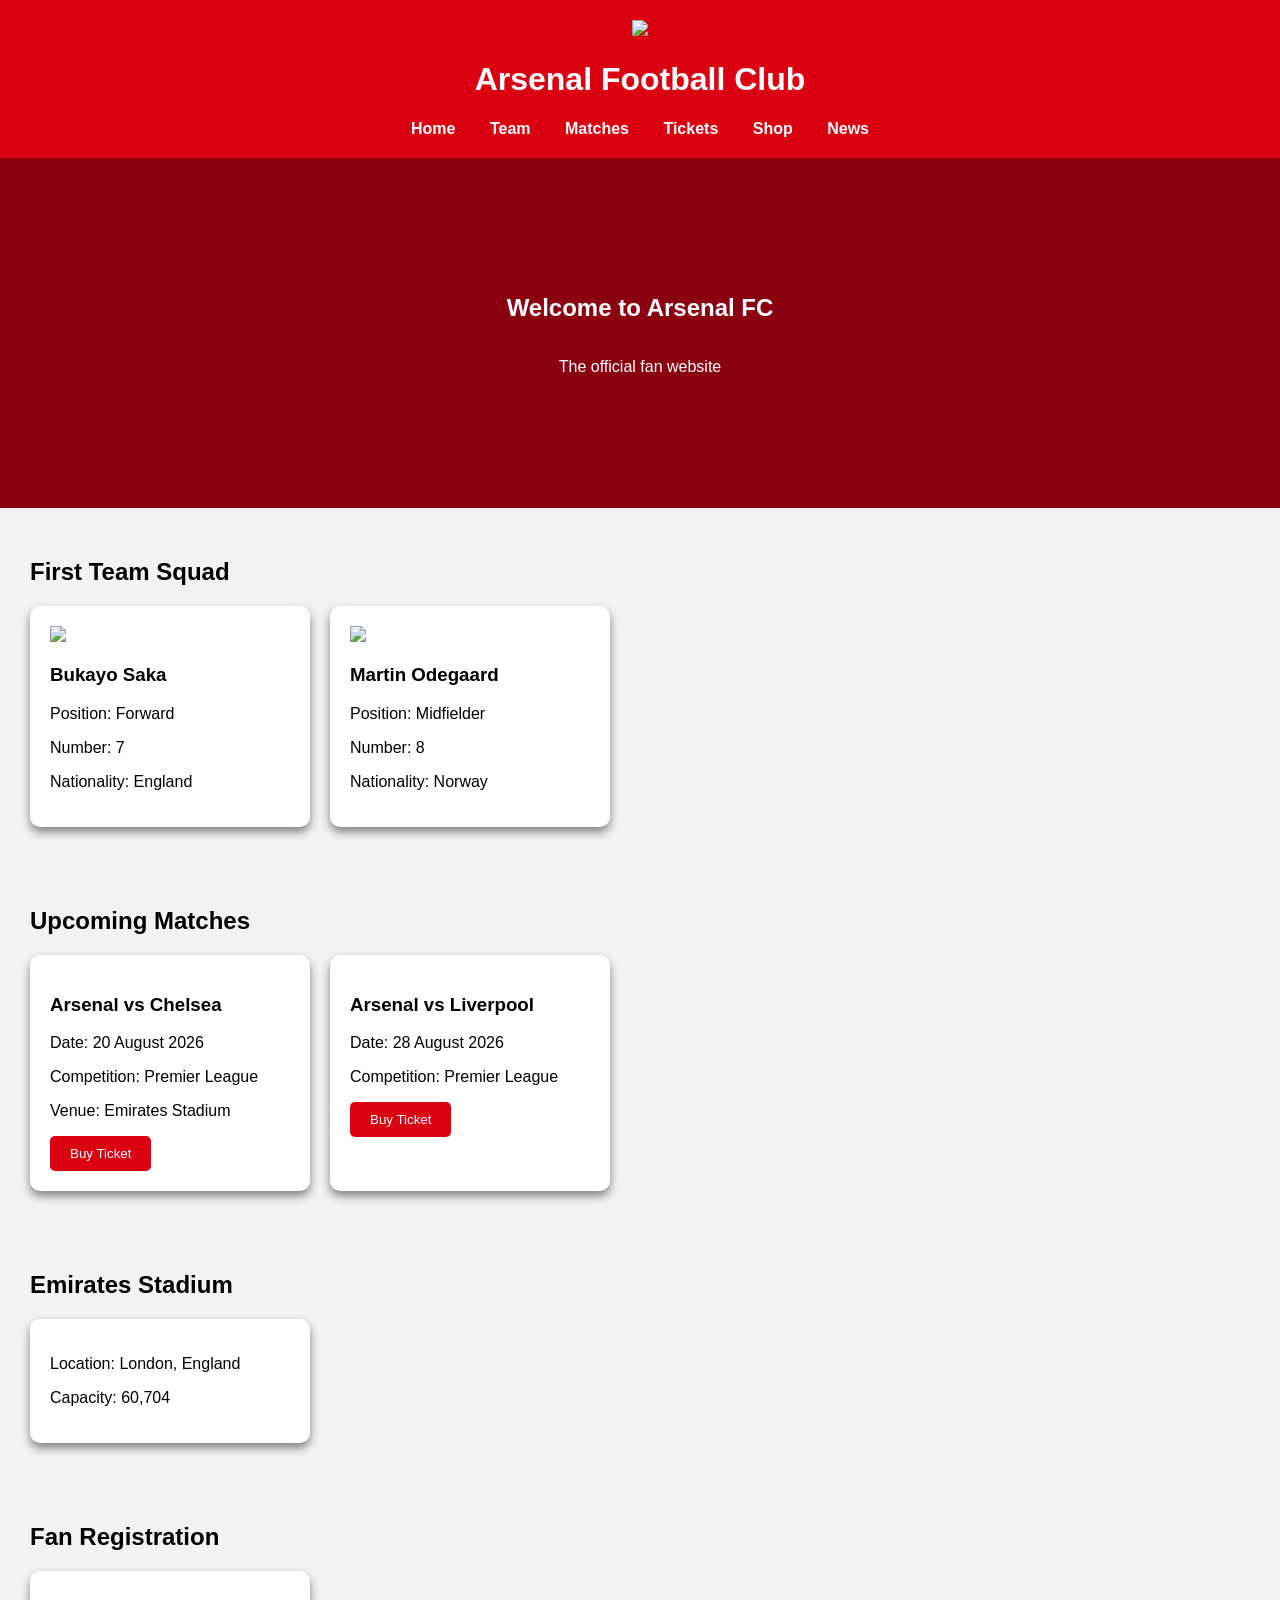
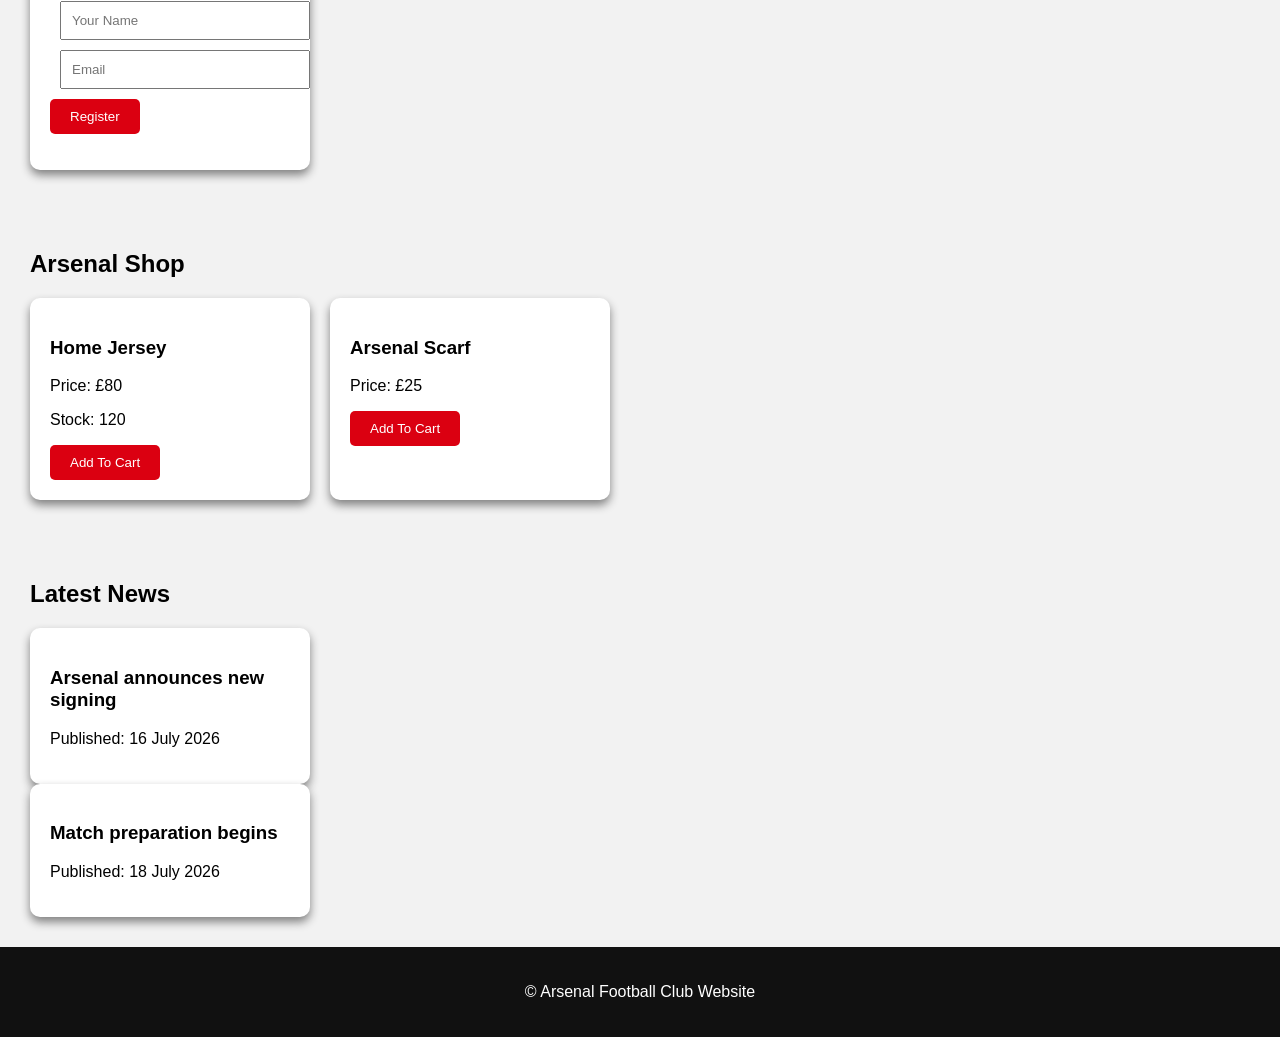
==== index.html @ 418a656e "Create index.html" ====
<!DOCTYPE html>
<html>
<head>

<title>Arsenal FC Website</title>

<link rel="stylesheet" href="style.css">

</head>


<body>


<header>

<img src="images/arsenal-logo.png">

<h1>Arsenal Football Club</h1>


<nav>

<a href="#home">Home</a>
<a href="#team">Team</a>
<a href="#matches">Matches</a>
<a href="#tickets">Tickets</a>
<a href="#shop">Shop</a>
<a href="#news">News</a>

</nav>


</header>



<section id="home" class="hero">

<h2>Welcome to Arsenal FC</h2>

<p>
The official fan website
</p>

</section>





<!-- TEAM / PLAYER ENTITY -->

<section id="team">

<h2>First Team Squad</h2>


<div class="cards">


<div class="card">

<img src="images/saka.jpg">

<h3>Bukayo Saka</h3>

<p>
Position: Forward
</p>

<p>
Number: 7
</p>

<p>
Nationality: England
</p>

</div>



<div class="card">


<img src="images/odegaard.jpg">


<h3>Martin Odegaard</h3>

<p>
Position: Midfielder
</p>

<p>
Number: 8
</p>

<p>
Nationality: Norway
</p>


</div>


</div>

</section>






<!-- MATCH ENTITY -->


<section id="matches">


<h2>Upcoming Matches</h2>


<div class="cards">


<div class="card">


<h3>
Arsenal vs Chelsea
</h3>


<p>
Date: 20 August 2026
</p>


<p>
Competition:
Premier League
</p>


<p>
Venue:
Emirates Stadium
</p>


<button onclick="buyTicket()">
Buy Ticket
</button>


</div>



<div class="card">

<h3>
Arsenal vs Liverpool
</h3>

<p>
Date: 28 August 2026
</p>


<p>
Competition:
Premier League
</p>


<button onclick="buyTicket()">
Buy Ticket
</button>


</div>


</div>


</section>







<!-- STADIUM ENTITY -->


<section>

<h2>
Emirates Stadium
</h2>


<div class="card">


<p>
Location:
London, England
</p>


<p>
Capacity:
60,704
</p>


</div>


</section>







<!-- FAN + TICKET ENTITY -->


<section id="tickets">


<h2>
Fan Registration
</h2>


<div class="card">


<input id="fanName"
placeholder="Your Name">


<input id="fanEmail"
placeholder="Email">


<button onclick="registerFan()">

Register

</button>


<p id="message"></p>


</div>


</section>









<!-- MERCHANDISE ENTITY -->


<section id="shop">


<h2>
Arsenal Shop
</h2>


<div class="cards">


<div class="card">


<h3>
Home Jersey
</h3>


<p>
Price: £80
</p>


<p>
Stock: 120
</p>


<button onclick="addCart()">

Add To Cart

</button>


</div>



<div class="card">

<h3>
Arsenal Scarf
</h3>

<p>
Price: £25
</p>


<button onclick="addCart()">

Add To Cart

</button>


</div>


</div>


</section>








<!-- NEWS ENTITY -->


<section id="news">


<h2>
Latest News
</h2>


<div class="card">


<h3>
Arsenal announces new signing
</h3>


<p>
Published:
16 July 2026
</p>


</div>



<div class="card">

<h3>
Match preparation begins
</h3>


<p>
Published:
18 July 2026
</p>


</div>



</section>




<footer>

<p>
© Arsenal Football Club Website
</p>

</footer>



<script src="script.js"></script>


</body>

</html>
---- style.css ----
*{

box-sizing:border-box;

}


body{

font-family:Arial;

margin:0;

background:#f2f2f2;

}



header{

background:#db0011;

color:white;

padding:20px;

text-align:center;

}



header img{

width:80px;

}



nav a{

color:white;

margin:15px;

text-decoration:none;

font-weight:bold;

}



.hero{

height:350px;

background:#8b0010;

color:white;

display:flex;

align-items:center;

justify-content:center;

flex-direction:column;

}



section{

padding:30px;

}



.cards{

display:flex;

gap:20px;

flex-wrap:wrap;

}



.card{

background:white;

padding:20px;

width:280px;

border-radius:10px;

box-shadow:0px 5px 10px gray;

}



.card img{

width:100%;

}



button{

background:#db0011;

color:white;

padding:10px 20px;

border:none;

cursor:pointer;

border-radius:5px;

}



input{

display:block;

padding:10px;

margin:10px;

width:250px;

}



footer{

background:#111;

color:white;

padding:20px;

text-align:center;

}
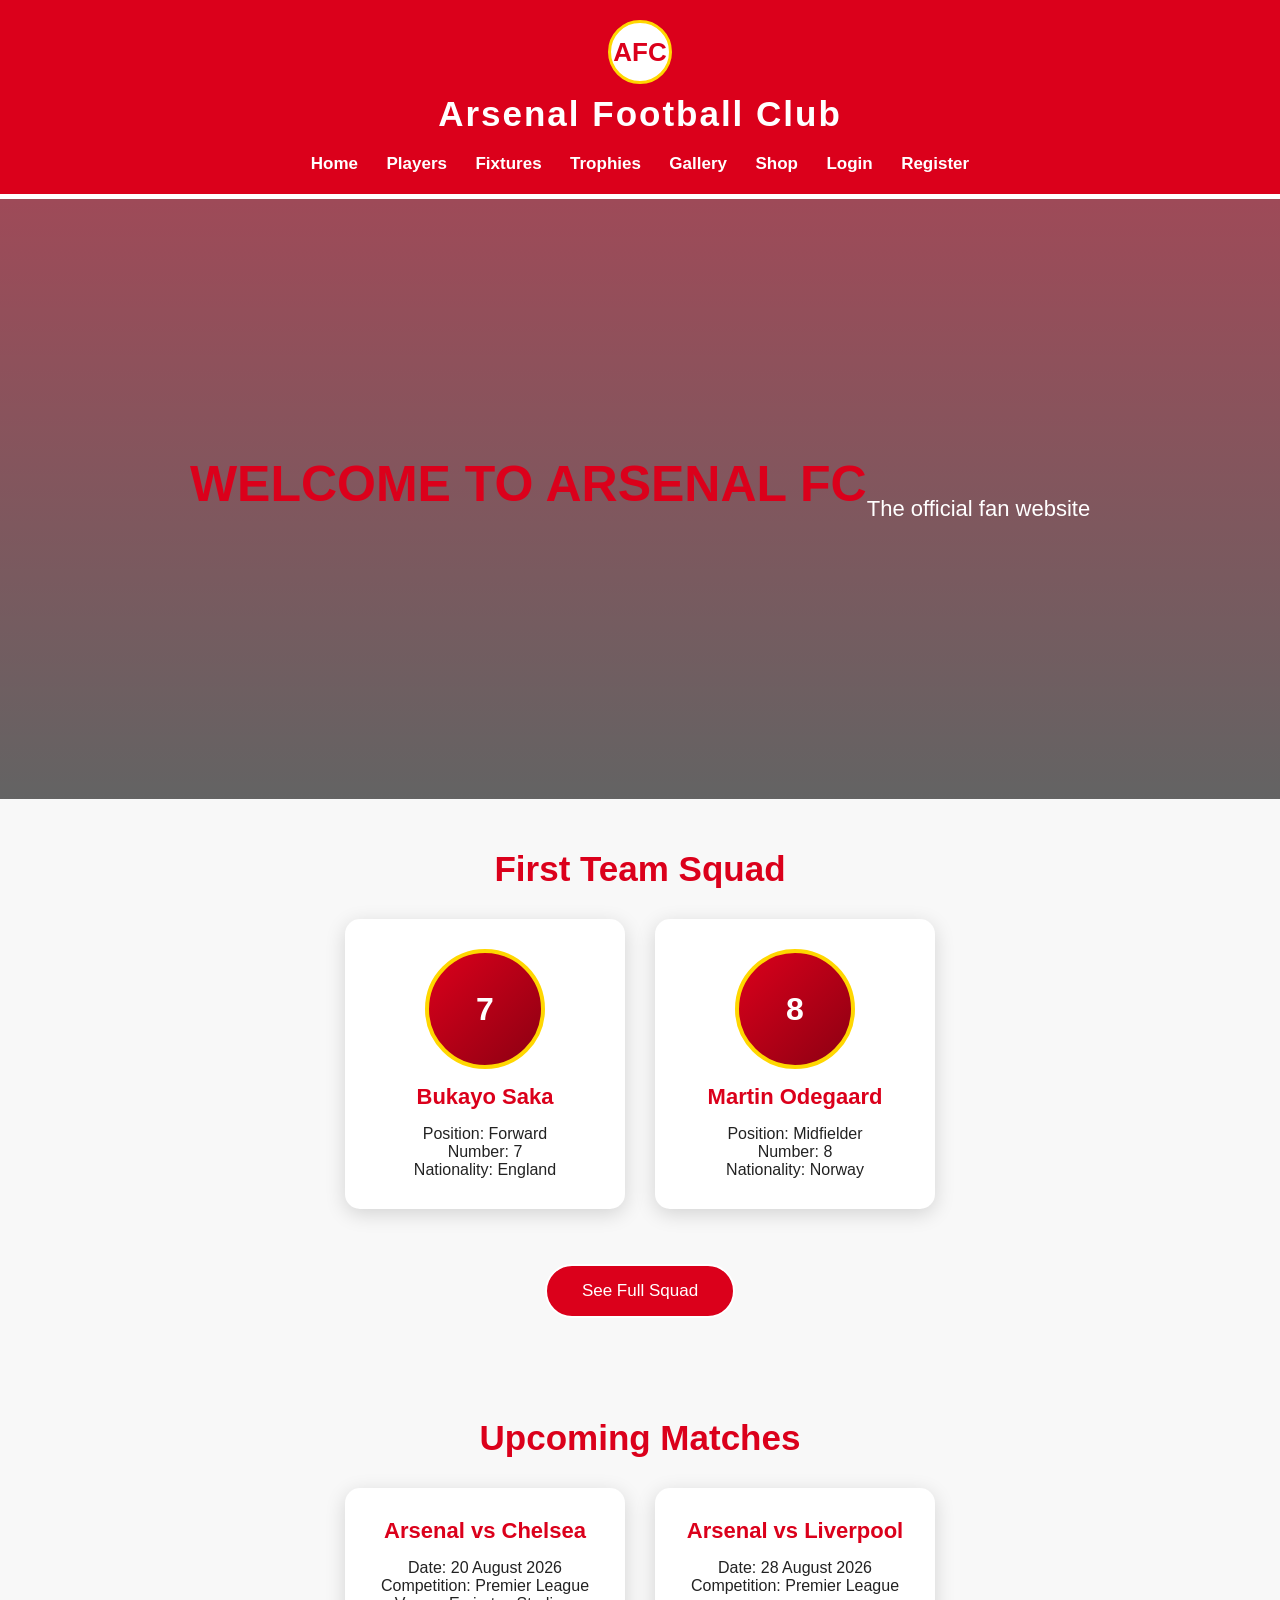
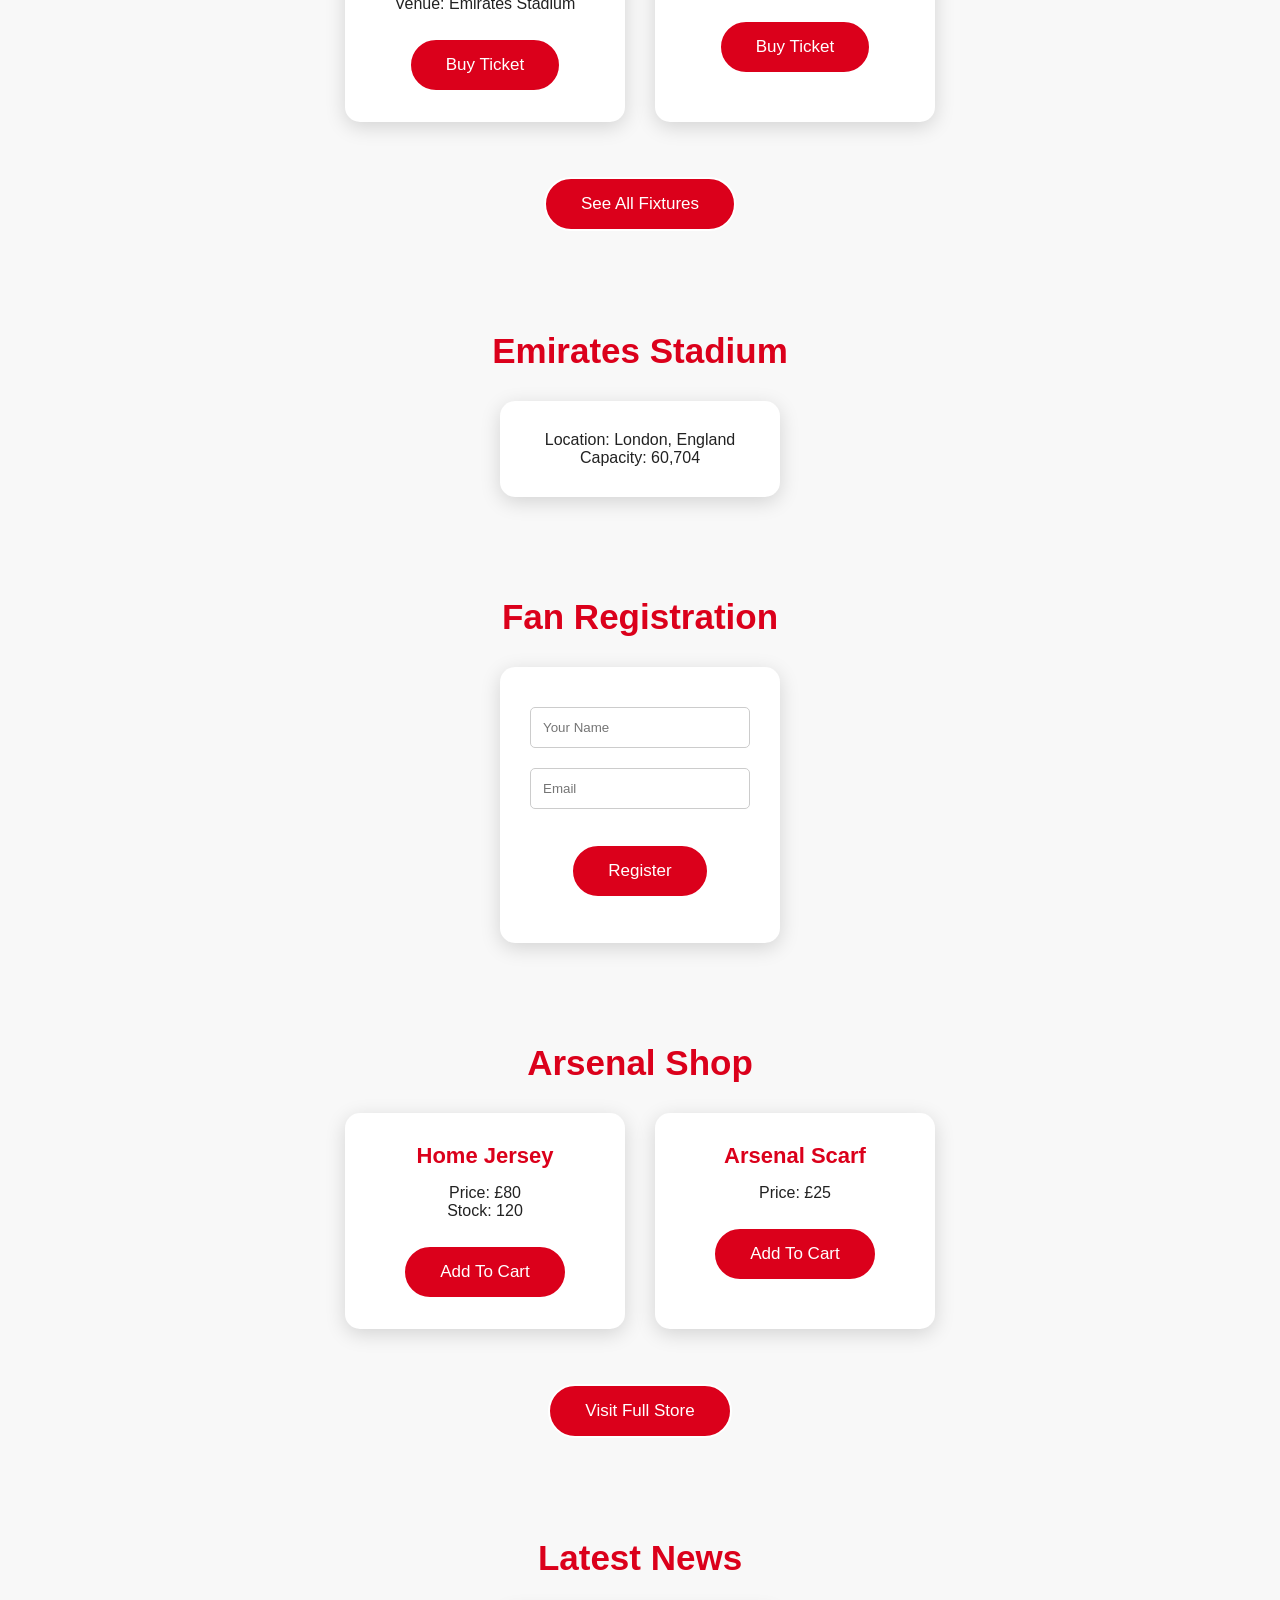
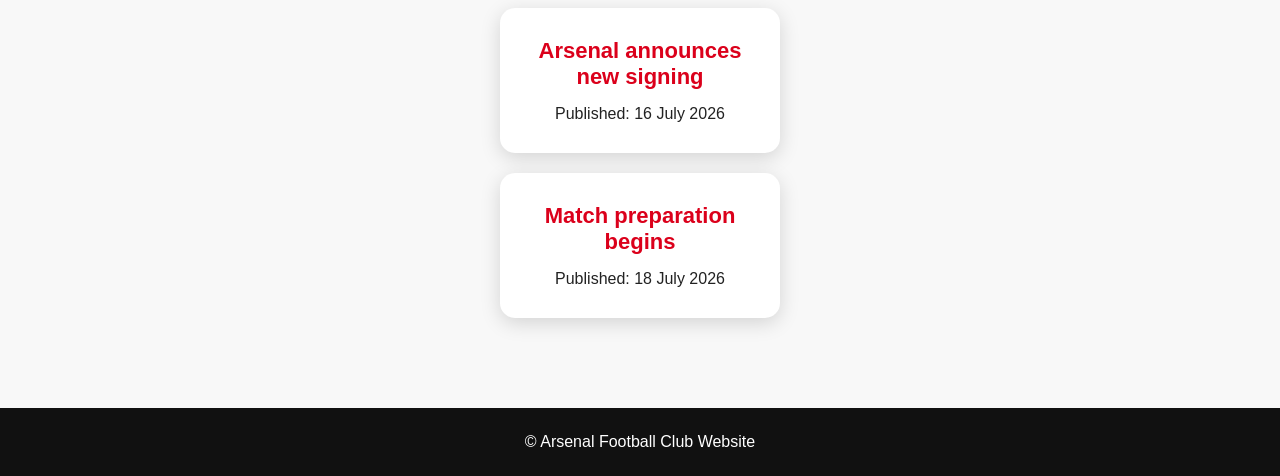
==== commit e873cf81: "Update index.html" ====
--- a/index.html
+++ b/index.html
@@ -1,6 +1,9 @@
 <!DOCTYPE html>
-<html>
+<html lang="en">
 <head>
+
+<meta charset="UTF-8">
+<meta name="viewport" content="width=device-width, initial-scale=1.0">
 
 <title>Arsenal FC Website</title>
 
@@ -8,415 +11,163 @@
 
 </head>
 
-
 <body>
-
 
 <header>
 
-<img src="images/arsenal-logo.png">
+<div class="crest">AFC</div>
 
 <h1>Arsenal Football Club</h1>
 
-
 <nav>
-
-<a href="#home">Home</a>
-<a href="#team">Team</a>
-<a href="#matches">Matches</a>
-<a href="#tickets">Tickets</a>
-<a href="#shop">Shop</a>
-<a href="#news">News</a>
-
+<a href="index.html">Home</a>
+<a href="players.html">Players</a>
+<a href="fixtures.html">Fixtures</a>
+<a href="trophies.html">Trophies</a>
+<a href="gallery.html">Gallery</a>
+<a href="store.html">Shop</a>
+<a href="login.html">Login</a>
+<a href="register.html">Register</a>
 </nav>
-
 
 </header>
 
+<section id="home" class="hero">
+<h2>Welcome to Arsenal FC</h2>
+<p>The official fan website</p>
+</section>
 
+<!-- TEAM / PLAYER ENTITY -->
+<section id="team">
+<h2>First Team Squad</h2>
 
-<section id="home" class="hero">
+<div class="features">
 
-<h2>Welcome to Arsenal FC</h2>
+<div class="box">
+<div class="avatar">7</div>
+<h3>Bukayo Saka</h3>
+<p>Position: Forward</p>
+<p>Number: 7</p>
+<p>Nationality: England</p>
+</div>
 
-<p>
-The official fan website
+<div class="box">
+<div class="avatar">8</div>
+<h3>Martin Odegaard</h3>
+<p>Position: Midfielder</p>
+<p>Number: 8</p>
+<p>Nationality: Norway</p>
+</div>
+
+</div>
+
+<p style="margin-top:30px;">
+<a href="players.html"><button type="button">See Full Squad</button></a>
 </p>
 
 </section>
 
+<!-- MATCH ENTITY -->
+<section id="matches">
+<h2>Upcoming Matches</h2>
 
+<div class="features">
 
+<div class="box">
+<h3>Arsenal vs Chelsea</h3>
+<p>Date: 20 August 2026</p>
+<p>Competition: Premier League</p>
+<p>Venue: Emirates Stadium</p>
+<button type="button" onclick="buyTicket('Arsenal vs Chelsea')">Buy Ticket</button>
+</div>
 
-
-<!-- TEAM / PLAYER ENTITY -->
-
-<section id="team">
-
-<h2>First Team Squad</h2>
-
-
-<div class="cards">
-
-
-<div class="card">
-
-<img src="images/saka.jpg">
-
-<h3>Bukayo Saka</h3>
-
-<p>
-Position: Forward
-</p>
-
-<p>
-Number: 7
-</p>
-
-<p>
-Nationality: England
-</p>
+<div class="box">
+<h3>Arsenal vs Liverpool</h3>
+<p>Date: 28 August 2026</p>
+<p>Competition: Premier League</p>
+<button type="button" onclick="buyTicket('Arsenal vs Liverpool')">Buy Ticket</button>
+</div>
 
 </div>
 
-
-
-<div class="card">
-
-
-<img src="images/odegaard.jpg">
-
-
-<h3>Martin Odegaard</h3>
-
-<p>
-Position: Midfielder
+<p style="margin-top:30px;">
+<a href="fixtures.html"><button type="button">See All Fixtures</button></a>
 </p>
 
-<p>
-Number: 8
-</p>
+</section>
 
-<p>
-Nationality: Norway
-</p>
+<!-- STADIUM ENTITY -->
+<section>
+<h2>Emirates Stadium</h2>
 
-
-</div>
-
-
+<div class="box" style="margin:auto;">
+<p>Location: London, England</p>
+<p>Capacity: 60,704</p>
 </div>
 
 </section>
 
+<!-- FAN + TICKET ENTITY -->
+<section id="tickets">
+<h2>Fan Registration</h2>
 
+<div class="box" style="margin:auto;">
+<input id="fanName" placeholder="Your Name">
+<input id="fanEmail" placeholder="Email">
+<button type="button" onclick="registerFan()">Register</button>
+<p id="message"></p>
+</div>
 
+</section>
 
+<!-- MERCHANDISE ENTITY -->
+<section id="shop">
+<h2>Arsenal Shop</h2>
 
+<div class="features">
 
-<!-- MATCH ENTITY -->
+<div class="box">
+<h3>Home Jersey</h3>
+<p>Price: £80</p>
+<p>Stock: 120</p>
+<button type="button" onclick="addCart('Home Jersey')">Add To Cart</button>
+</div>
 
-
-<section id="matches">
-
-
-<h2>Upcoming Matches</h2>
-
-
-<div class="cards">
-
-
-<div class="card">
-
-
-<h3>
-Arsenal vs Chelsea
-</h3>
-
-
-<p>
-Date: 20 August 2026
-</p>
-
-
-<p>
-Competition:
-Premier League
-</p>
-
-
-<p>
-Venue:
-Emirates Stadium
-</p>
-
-
-<button onclick="buyTicket()">
-Buy Ticket
-</button>
-
+<div class="box">
+<h3>Arsenal Scarf</h3>
+<p>Price: £25</p>
+<button type="button" onclick="addCart('Arsenal Scarf')">Add To Cart</button>
+</div>
 
 </div>
 
-
-
-<div class="card">
-
-<h3>
-Arsenal vs Liverpool
-</h3>
-
-<p>
-Date: 28 August 2026
+<p style="margin-top:30px;">
+<a href="store.html"><button type="button">Visit Full Store</button></a>
 </p>
-
-
-<p>
-Competition:
-Premier League
-</p>
-
-
-<button onclick="buyTicket()">
-Buy Ticket
-</button>
-
-
-</div>
-
-
-</div>
-
 
 </section>
 
+<!-- NEWS ENTITY -->
+<section id="news">
+<h2>Latest News</h2>
 
-
-
-
-
-
-<!-- STADIUM ENTITY -->
-
-
-<section>
-
-<h2>
-Emirates Stadium
-</h2>
-
-
-<div class="card">
-
-
-<p>
-Location:
-London, England
-</p>
-
-
-<p>
-Capacity:
-60,704
-</p>
-
-
+<div class="box" style="margin:auto;">
+<h3>Arsenal announces new signing</h3>
+<p>Published: 16 July 2026</p>
 </div>
 
+<div class="box" style="margin:auto; margin-top:20px;">
+<h3>Match preparation begins</h3>
+<p>Published: 18 July 2026</p>
+</div>
 
 </section>
 
-
-
-
-
-
-
-<!-- FAN + TICKET ENTITY -->
-
-
-<section id="tickets">
-
-
-<h2>
-Fan Registration
-</h2>
-
-
-<div class="card">
-
-
-<input id="fanName"
-placeholder="Your Name">
-
-
-<input id="fanEmail"
-placeholder="Email">
-
-
-<button onclick="registerFan()">
-
-Register
-
-</button>
-
-
-<p id="message"></p>
-
-
-</div>
-
-
-</section>
-
-
-
-
-
-
-
-
-
-<!-- MERCHANDISE ENTITY -->
-
-
-<section id="shop">
-
-
-<h2>
-Arsenal Shop
-</h2>
-
-
-<div class="cards">
-
-
-<div class="card">
-
-
-<h3>
-Home Jersey
-</h3>
-
-
-<p>
-Price: £80
-</p>
-
-
-<p>
-Stock: 120
-</p>
-
-
-<button onclick="addCart()">
-
-Add To Cart
-
-</button>
-
-
-</div>
-
-
-
-<div class="card">
-
-<h3>
-Arsenal Scarf
-</h3>
-
-<p>
-Price: £25
-</p>
-
-
-<button onclick="addCart()">
-
-Add To Cart
-
-</button>
-
-
-</div>
-
-
-</div>
-
-
-</section>
-
-
-
-
-
-
-
-
-<!-- NEWS ENTITY -->
-
-
-<section id="news">
-
-
-<h2>
-Latest News
-</h2>
-
-
-<div class="card">
-
-
-<h3>
-Arsenal announces new signing
-</h3>
-
-
-<p>
-Published:
-16 July 2026
-</p>
-
-
-</div>
-
-
-
-<div class="card">
-
-<h3>
-Match preparation begins
-</h3>
-
-
-<p>
-Published:
-18 July 2026
-</p>
-
-
-</div>
-
-
-
-</section>
-
-
-
-
 <footer>
-
-<p>
-© Arsenal Football Club Website
-</p>
-
+<p>© Arsenal Football Club Website</p>
 </footer>
-
-
 
 <script src="script.js"></script>
 
-
 </body>
-
 </html>
--- a/style.css
+++ b/style.css
@@ -1,162 +1,285 @@
-*{
-
-box-sizing:border-box;
-
-}
-
-
-body{
-
-font-family:Arial;
-
-margin:0;
-
-background:#f2f2f2;
-
-}
-
-
-
-header{
-
-background:#db0011;
-
-color:white;
-
-padding:20px;
-
-text-align:center;
-
-}
-
-
-
-header img{
-
-width:80px;
-
-}
-
-
-
-nav a{
-
-color:white;
-
-margin:15px;
-
-text-decoration:none;
-
-font-weight:bold;
-
-}
-
-
-
-.hero{
-
-height:350px;
-
-background:#8b0010;
-
-color:white;
-
-display:flex;
-
-align-items:center;
-
-justify-content:center;
-
-flex-direction:column;
-
-}
-
-
-
-section{
-
-padding:30px;
-
-}
-
-
-
-.cards{
-
-display:flex;
-
-gap:20px;
-
-flex-wrap:wrap;
-
-}
-
-
-
-.card{
-
-background:white;
-
-padding:20px;
-
-width:280px;
-
-border-radius:10px;
-
-box-shadow:0px 5px 10px gray;
-
-}
-
-
-
-.card img{
-
-width:100%;
-
-}
-
-
-
-button{
-
-background:#db0011;
-
-color:white;
-
-padding:10px 20px;
-
-border:none;
-
-cursor:pointer;
-
-border-radius:5px;
-
-}
-
-
-
-input{
-
-display:block;
-
-padding:10px;
-
-margin:10px;
-
-width:250px;
-
-}
-
-
-
-footer{
-
-background:#111;
-
-color:white;
-
-padding:20px;
-
-text-align:center;
-
-}
+/* General Setup */
+* {
+  margin: 0;
+  padding: 0;
+  box-sizing: border-box;
+}
+
+body {
+  font-family: 'Arial', sans-serif;
+  background: #f8f8f8;
+  color: #222;
+}
+
+/* Header */
+header {
+  background: #db001b;
+  color: white;
+  padding: 20px;
+  text-align: center;
+  border-bottom: 5px solid white;
+}
+
+.crest {
+  display: inline-flex;
+  align-items: center;
+  justify-content: center;
+  width: 64px;
+  height: 64px;
+  margin-bottom: 10px;
+  background: white;
+  color: #db001b;
+  border-radius: 50%;
+  font-weight: bold;
+  font-size: 26px;
+  letter-spacing: 0;
+  border: 3px solid #ffd700;
+}
+
+header h1 {
+  font-size: 35px;
+  letter-spacing: 2px;
+}
+
+/* Navigation */
+nav {
+  margin-top: 20px;
+}
+
+nav a {
+  color: white;
+  text-decoration: none;
+  margin: 12px;
+  font-size: 17px;
+  font-weight: bold;
+  transition: 0.3s;
+}
+
+nav a:hover {
+  color: #ffd700;
+}
+
+/* Hero Section */
+.hero {
+  height: 600px;
+  background:
+    linear-gradient(rgba(120,0,20,0.7), rgba(0,0,0,0.6)),
+    url("https://upload.wikimedia.org/wikipedia/commons/a/a9/Emirates_Stadium.jpg");
+  background-size: cover;
+  background-position: center;
+  display: flex;
+  align-items: center;
+  justify-content: center;
+  text-align: center;
+  color: white;
+}
+
+.hero h2 {
+  font-size: 50px;
+  text-transform: uppercase;
+}
+
+.hero p {
+  font-size: 22px;
+  margin-top: 20px;
+  max-width: 700px;
+}
+
+/* Buttons */
+button {
+  background: #db001b;
+  border: 2px solid white;
+  color: white;
+  padding: 15px 35px;
+  font-size: 17px;
+  border-radius: 30px;
+  cursor: pointer;
+  margin-top: 25px;
+  transition: 0.3s;
+}
+
+button:hover {
+  background: white;
+  color: #db001b;
+  transform: scale(1.05);
+}
+
+/* Sections */
+section {
+  padding: 50px 10%;
+  text-align: center;
+}
+
+section h2 {
+  color: #db001b;
+  font-size: 35px;
+  margin-bottom: 30px;
+}
+
+/* Cards */
+.features {
+  display: flex;
+  justify-content: center;
+  gap: 30px;
+  flex-wrap: wrap;
+}
+
+.box {
+  background: white;
+  width: 280px;
+  padding: 30px;
+  border-radius: 15px;
+  box-shadow: 0 5px 20px rgba(0,0,0,0.15);
+  transition: 0.3s;
+}
+
+.box:hover {
+  transform: translateY(-10px);
+  box-shadow: 0 10px 25px rgba(0,0,0,0.3);
+}
+
+.box h3 {
+  color: #db001b;
+  font-size: 22px;
+  margin-bottom: 15px;
+}
+
+/* Images */
+img {
+  max-width: 100%;
+  border-radius: 15px;
+}
+
+/* Player avatar placeholder (no external photos needed) */
+.avatar {
+  width: 120px;
+  height: 120px;
+  margin: 0 auto 15px;
+  border-radius: 50%;
+  background: linear-gradient(135deg, #db001b, #8c0012);
+  color: white;
+  display: flex;
+  align-items: center;
+  justify-content: center;
+  font-size: 32px;
+  font-weight: bold;
+  border: 4px solid #ffd700;
+}
+
+/* Gallery placeholder tiles (no external / copyrighted photos needed) */
+.gallery-tile {
+  width: 220px;
+  height: 150px;
+  margin: 0 auto 15px;
+  border-radius: 15px;
+  background: linear-gradient(135deg, #db001b, #111);
+  color: white;
+  display: flex;
+  align-items: center;
+  justify-content: center;
+  font-size: 40px;
+}
+
+/* Tables */
+table {
+  width: 90%;
+  margin: auto;
+  border-collapse: collapse;
+  background: white;
+  border-radius: 10px;
+  overflow: hidden;
+}
+
+th {
+  background: #db001b;
+  color: white;
+  padding: 15px;
+}
+
+td {
+  padding: 15px;
+  border-bottom: 1px solid #ddd;
+}
+
+/* Forms */
+form {
+  background: white;
+  padding: 40px;
+  width: 350px;
+  margin: auto;
+  border-radius: 15px;
+  box-shadow: 0 5px 20px rgba(0,0,0,0.2);
+}
+
+input {
+  width: 100%;
+  padding: 12px;
+  margin: 10px 0;
+  border: 1px solid #ccc;
+  border-radius: 5px;
+}
+
+/* Admin */
+.admin-box {
+  background: white;
+  padding: 30px;
+  width: 400px;
+  margin: auto;
+  border-radius: 15px;
+  box-shadow: 0 5px 20px rgba(0,0,0,0.2);
+}
+
+/* Status messages */
+#message {
+  margin-top: 15px;
+  font-weight: bold;
+}
+
+#message.success {
+  color: #1a7f37;
+}
+
+#message.error {
+  color: #db001b;
+}
+
+/* Footer */
+footer {
+  background: #111;
+  color: white;
+  text-align: center;
+  padding: 25px;
+  margin-top: 40px;
+}
+
+footer p {
+  font-size: 16px;
+}
+
+/* Mobile Design */
+@media (max-width: 768px) {
+  header h1 {
+    font-size: 25px;
+  }
+
+  nav a {
+    display: block;
+    margin: 15px;
+  }
+
+  .hero h2 {
+    font-size: 32px;
+  }
+
+  .hero p {
+    font-size: 17px;
+  }
+
+  .box {
+    width: 90%;
+  }
+
+  form {
+    width: 90%;
+  }
+}
